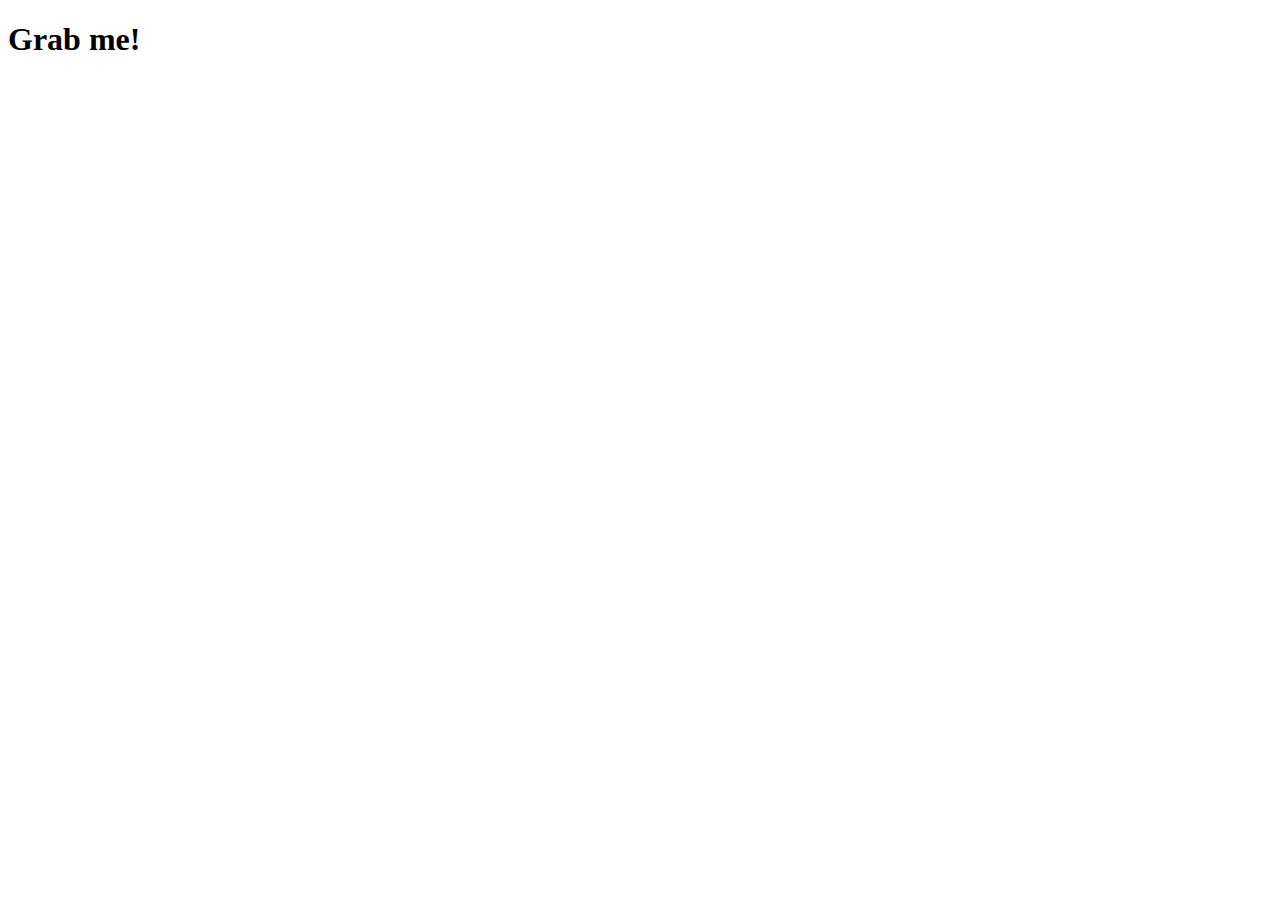
==== index.html @ 68a7fcc8 "Made base files" ====
<!DOCTYPE html>
<html lang="en">
<head>
	<meta charset="UTF-8">
	<link rel="stylesheet" href="style.css">
	<title>Momentum App</title>
</head>
<body>
	<div class="hello">
		<h1>Grab me!</h1>
	</div>
	<script src="app.js"></script>
	
</body>
</html>
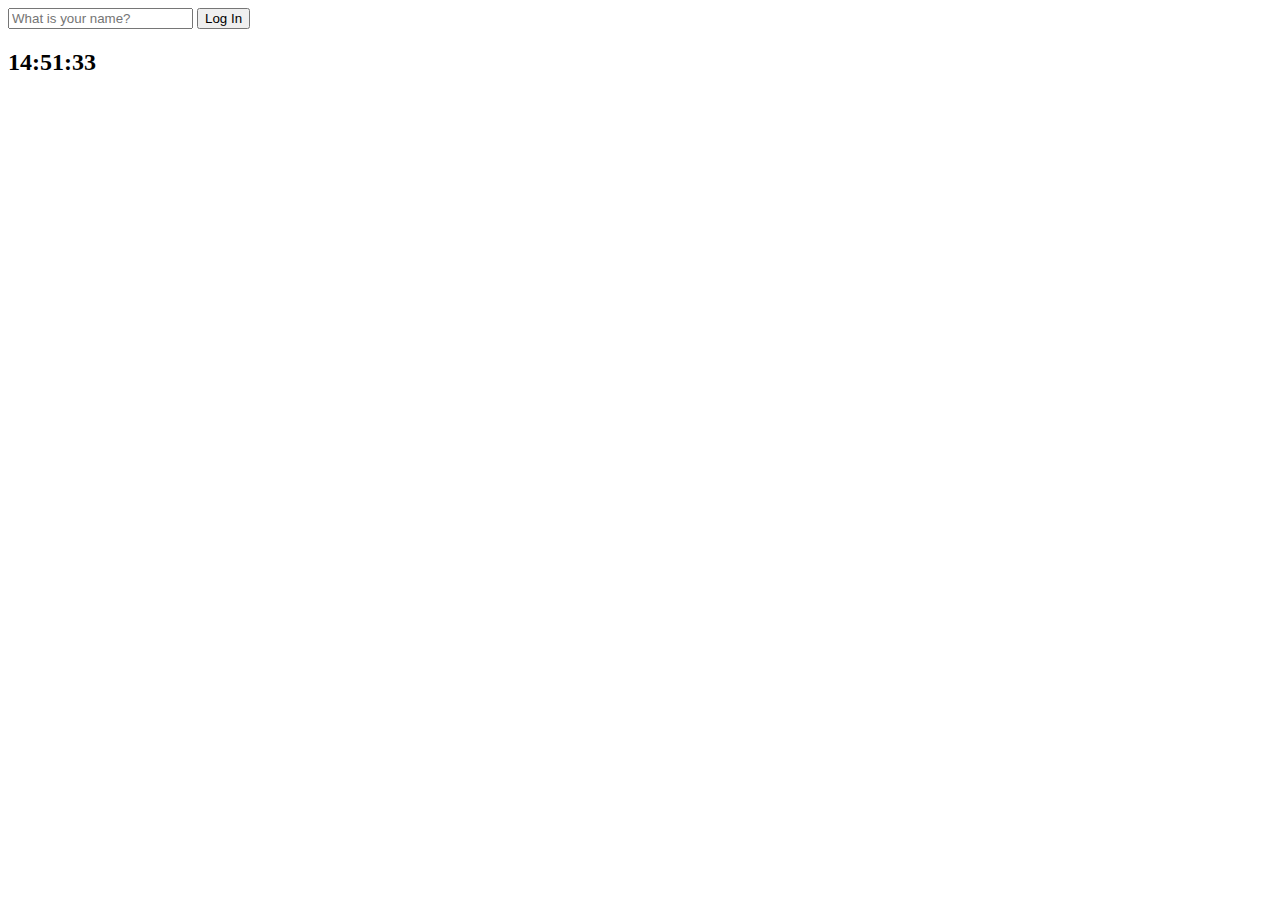
==== commit 4ad73c17: "Organized Folder and Add Simple Clock" ====
--- a/index.html
+++ b/index.html
@@ -2,14 +2,17 @@
 <html lang="en">
 <head>
 	<meta charset="UTF-8">
-	<link rel="stylesheet" href="style.css">
+	<link rel="stylesheet" href="./css/style.css">
 	<title>Momentum App</title>
 </head>
 <body>
-	<div class="hello">
-		<h1>Grab me!</h1>
-	</div>
-	<script src="app.js"></script>
-	
+	<form id="login-form" class="hidden">
+		<input required maxlength="15" value="" type="text" placeholder="What is your name?" />
+		<button>Log In</button>
+	</form>
+	<h2 id="clock">00:00:00</h2>
+	<h1 id="greeting" class="hidden"></h1>
+	<script src="./js/greetings.js"></script>
+	<script src="./js/clock.js"></script>
 </body>
 </html>
--- a/css/style.css
+++ b/css/style.css
@@ -0,0 +1,3 @@
+.hidden {
+	display: none;
+}
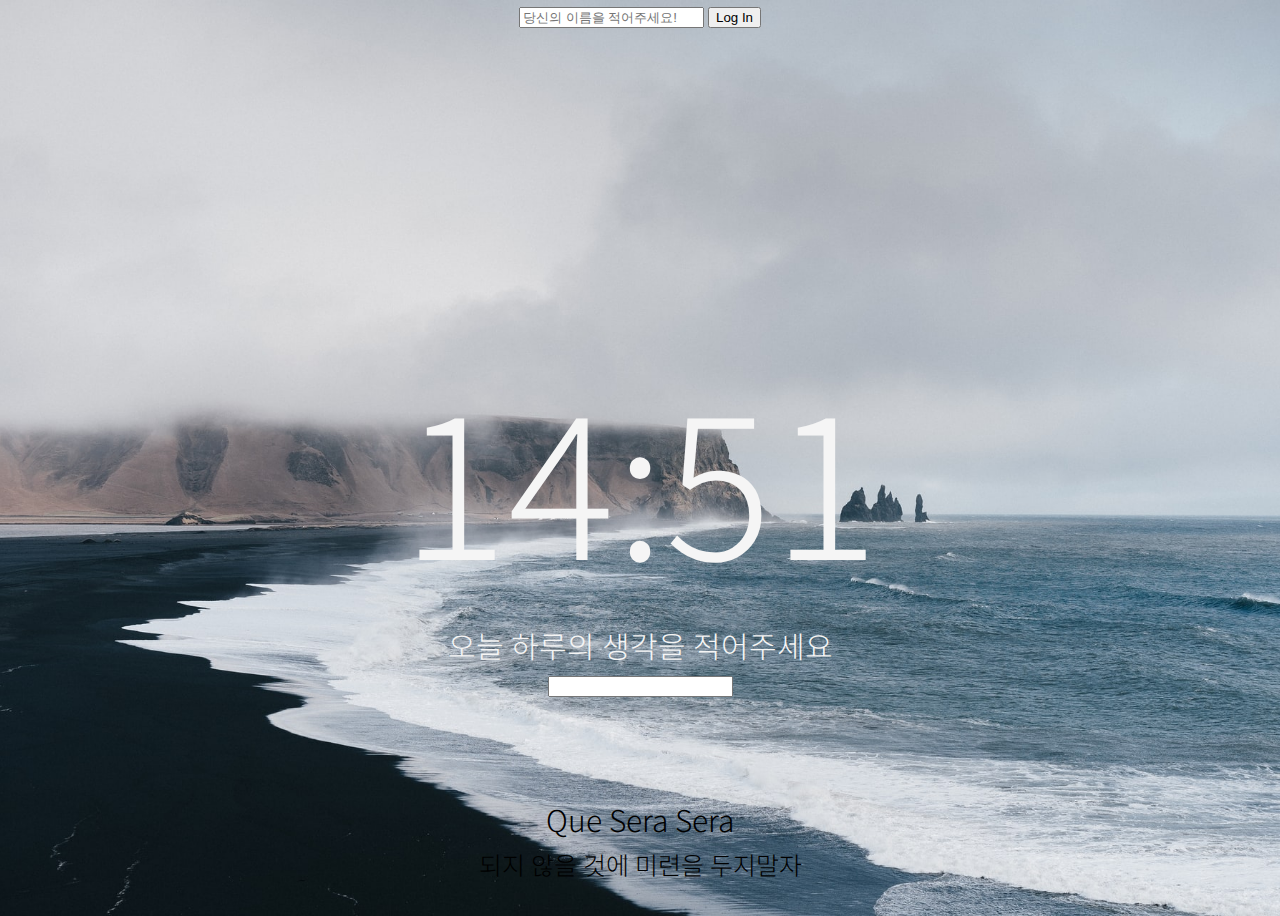
==== commit dd8b0ba1: "Add clock,quotes,todo,weather and css works(not done)" ====
--- a/index.html
+++ b/index.html
@@ -1,18 +1,49 @@
 <!DOCTYPE html>
 <html lang="en">
-<head>
-	<meta charset="UTF-8">
-	<link rel="stylesheet" href="./css/style.css">
-	<title>Momentum App</title>
-</head>
-<body>
-	<form id="login-form" class="hidden">
-		<input required maxlength="15" value="" type="text" placeholder="What is your name?" />
-		<button>Log In</button>
-	</form>
-	<h2 id="clock">00:00:00</h2>
-	<h1 id="greeting" class="hidden"></h1>
-	<script src="./js/greetings.js"></script>
-	<script src="./js/clock.js"></script>
-</body>
+	<head>
+		<meta charset="UTF-8">
+		<link rel="stylesheet" href="./css/style.css">
+		<link rel="preconnect" href="https://fonts.googleapis.com">
+<link rel="preconnect" href="https://fonts.gstatic.com" crossorigin>
+<link href="https://fonts.googleapis.com/css2?family=Noto+Sans+KR&display=swap" rel="stylesheet">
+		<title>Momentum App</title>
+	</head>
+	<body>
+		<div id="container">
+			<div id="row">
+				<div id="column">
+					<form id="login-form" class="hidden">
+						<input required maxlength="15" value="" type="text" placeholder="당신의 이름을 적어주세요!" />
+						<button>Log In</button>
+					</form>
+					<div>
+						<div id="clock">00:00:00</div>
+					</div>
+					<div id="greeting" class="hidden"></div>
+					<div class="todoContainer">
+						<div class="todo-label">오늘 하루의 생각을 적어주세요</div>
+						<form id="todo-form">
+							<input required type="text" >
+						</form>
+							<ul id="todo-list">
+							</ul>
+					</div>
+					<div id="quote">
+						<div class="com1"></div>
+						<div class="com2"></div>
+					</div>
+					<div id="weather">
+						<span></span>
+						<span></span>
+					</div>
+				</div>
+			</div>
+		</div>
+		<script src="./js/greetings.js"></script>
+		<script src="./js/clock.js"></script>
+		<script src="./js/quotes.js"></script>
+		<script src="./js/background.js"></script>
+		<script src="./js/todo.js"></script>
+		<script src="./js/weather.js"></script>
+	</body>
 </html>
--- a/css/style.css
+++ b/css/style.css
@@ -1,3 +1,47 @@
+div {
+	margin-top: 5px;
+	margin-bottom: 5px;
+}
+body {
+	color: whitesmoke;
+	font-family: 'Noto Sans KR', sans-serif;
+	font-weight: 300;
+}
+#row {
+  position: absolute;
+  top: 50%;
+  left: 50%;
+  transform: translate(-50%,-50%);
+}
+#column {
+	text-align: center;
+}
 .hidden {
 	display: none;
 }
+#clock {
+	margin-top: 300px;
+	font-size: 200px;
+}
+#greeting {
+	font-size: 40px;
+	margin-bottom:80px;
+}
+.todo-label {
+	font-size: 30px;
+}
+
+.com1 {
+	font-size: 30px;
+}
+.com2 {
+	font-size: 25px;
+}
+
+#quote {
+	color: black;
+	margin-top: 100px;
+	margin-bottom: 30px;
+}
+
+
